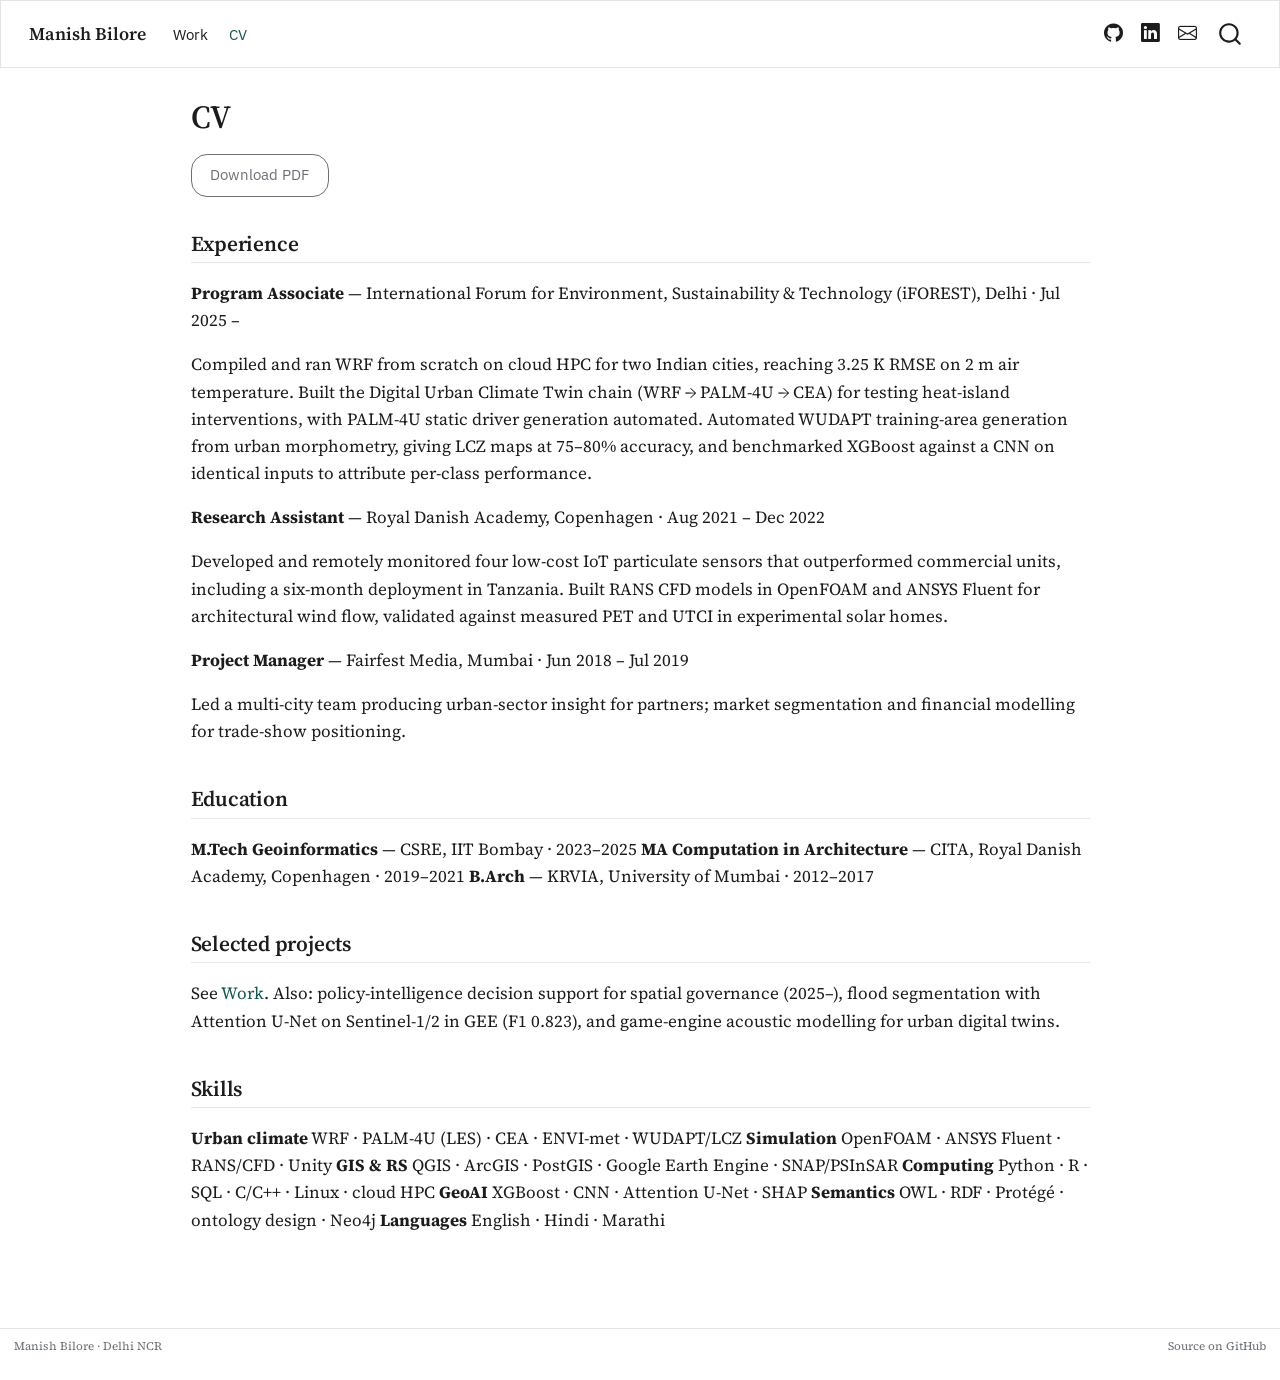
==== cv.html @ 7dd3284c "Built site for gh-pages" ====
<!DOCTYPE html>
<html xmlns="http://www.w3.org/1999/xhtml" lang="en" xml:lang="en"><head>

<meta charset="utf-8">
<meta name="generator" content="quarto-1.10.18">

<meta name="viewport" content="width=device-width, initial-scale=1.0, user-scalable=yes">


<title>CV – Manish Bilore</title>
<style>
/* Default styles provided by pandoc.
** See https://pandoc.org/MANUAL.html#variables-for-html for config info.
*/
span.smallcaps{font-variant: small-caps;}
div.columns{display: flex; gap: 1.5em;}
div.column{flex: auto;}
@media screen {
div.columns{gap: min(4vw, 1.5em);}
div.column{overflow-x: auto;}
}
div.hanging-indent{margin-left: 1.5em; text-indent: -1.5em;}
ul.task-list{list-style: none;}
ul.task-list li input[type="checkbox"] {
  width: 0.8em;
  margin: 0 0.8em 0.2em -1em; /* quarto-specific, see https://github.com/quarto-dev/quarto-cli/issues/4556 */ 
  vertical-align: middle;
}
</style>


<script src="site_libs/quarto-nav/quarto-nav.js"></script>
<script src="site_libs/quarto-nav/headroom.min.js"></script>
<script src="site_libs/clipboard/clipboard.min.js"></script>
<script src="site_libs/quarto-search/autocomplete.umd.js"></script>
<script src="site_libs/quarto-search/fuse.min.js"></script>
<script src="site_libs/quarto-search/quarto-search.js"></script>
<meta name="quarto:offset" content="./">
<script src="site_libs/quarto-html/quarto.js" type="module"></script>
<script src="site_libs/quarto-html/tabsets/tabsets.js" type="module"></script>
<script src="site_libs/quarto-html/popper.min.js"></script>
<script src="site_libs/quarto-html/tippy.umd.min.js"></script>
<link href="site_libs/quarto-html/tippy.css" rel="stylesheet">
<link href="site_libs/quarto-html/quarto-syntax-highlighting-64a204ab8560d761af7679ceaba22944.css" rel="stylesheet" id="quarto-text-highlighting-styles">
<script src="site_libs/bootstrap/bootstrap.min.js"></script>
<link href="site_libs/bootstrap/bootstrap-icons.css" rel="stylesheet">
<link href="site_libs/bootstrap/bootstrap-fdaf68e66136ffa0ee030bddfab017d3.min.css" rel="stylesheet" append-hash="true" id="quarto-bootstrap" data-mode="light">
<script id="quarto-search-options" type="application/json">{
  "location": "navbar",
  "copy-button": false,
  "collapse-after": 3,
  "panel-placement": "end",
  "type": "overlay",
  "limit": 50,
  "keyboard-shortcut": [
    "f",
    "/",
    "s"
  ],
  "show-item-context": false,
  "language": {
    "search-no-results-text": "No results",
    "search-matching-documents-text": "matching documents",
    "search-copy-link-title": "Copy link to search",
    "search-hide-matches-text": "Hide additional matches",
    "search-more-match-text": "more match in this document",
    "search-more-matches-text": "more matches in this document",
    "search-clear-button-title": "Clear",
    "search-text-placeholder": "",
    "search-detached-cancel-button-title": "Cancel",
    "search-submit-button-title": "Submit",
    "search-label": "Search"
  }
}</script>
<link rel="preconnect" href="https://fonts.googleapis.com">
<link rel="preconnect" href="https://fonts.gstatic.com" crossorigin="">
<link href="https://fonts.googleapis.com/css2?family=Source+Serif+4:opsz,wght@8..60,400;8..60,600&amp;family=IBM+Plex+Sans:wght@400;500&amp;display=swap" rel="stylesheet">


<meta property="og:title" content="CV – Manish Bilore">
<meta property="og:description" content="Urban climate modelling, remote sensing and GeoAI for Indian cities.">
<meta property="og:site_name" content="Manish Bilore">
</head>

<body class="nav-fixed fullcontent quarto-light">

<div id="quarto-search-results"></div>
  <header id="quarto-header" class="headroom fixed-top">
    <nav class="navbar navbar-expand-lg " data-bs-theme="dark">
      <div class="navbar-container container-fluid">
      <div class="navbar-brand-container mx-auto">
    <a class="navbar-brand" href="./index.html">
    <span class="navbar-title">Manish Bilore</span>
    </a>
  </div>
            <div id="quarto-search" class="" title="Search"></div>
          <button class="navbar-toggler" type="button" data-bs-toggle="collapse" data-bs-target="#navbarCollapse" aria-controls="navbarCollapse" role="menu" aria-expanded="false" aria-label="Toggle navigation" onclick="if (window.quartoToggleHeadroom) { window.quartoToggleHeadroom(); }">
  <span class="navbar-toggler-icon"></span>
</button>
          <div class="collapse navbar-collapse" id="navbarCollapse">
            <ul class="navbar-nav navbar-nav-scroll me-auto">
  <li class="nav-item">
    <a class="nav-link" href="./projects.html"> 
<span class="menu-text">Work</span></a>
  </li>  
  <li class="nav-item">
    <a class="nav-link active" href="./cv.html" aria-current="page"> 
<span class="menu-text">CV</span></a>
  </li>  
</ul>
            <ul class="navbar-nav navbar-nav-scroll ms-auto">
  <li class="nav-item compact">
    <a class="nav-link" href="https://github.com/Manish-Bilore"> <i class="bi bi-github" role="img" aria-label="GitHub">
</i> 
<span class="menu-text"></span></a>
  </li>  
  <li class="nav-item compact">
    <a class="nav-link" href="https://www.linkedin.com/in/manish-bilore/"> <i class="bi bi-linkedin" role="img" aria-label="LinkedIn">
</i> 
<span class="menu-text"></span></a>
  </li>  
  <li class="nav-item compact">
    <a class="nav-link" href="mailto:manish.bilore@gmail.com"> <i class="bi bi-envelope" role="img" aria-label="Email">
</i> 
<span class="menu-text"></span></a>
  </li>  
</ul>
          </div> <!-- /navcollapse -->
            <div class="quarto-navbar-tools">
</div>
      </div> <!-- /container-fluid -->
    </nav>
</header>
<!-- content -->
<div id="quarto-content" class="quarto-container page-columns page-rows-contents page-layout-article page-navbar">
<!-- sidebar -->
<!-- margin-sidebar -->
    
<!-- main -->
<main class="content" id="quarto-document-content">

<header id="title-block-header" class="quarto-title-block default">
<div class="quarto-title">
<h1 class="title">CV</h1>
</div>



<div class="quarto-title-meta">

    
  
    
  </div>
  


</header>


<p><a href="files/ManishBilore-CV.pdf" class="btn btn-outline-secondary">Download PDF</a></p>
<section id="experience" class="level2">
<h2 data-anchor-id="experience">Experience</h2>
<p><strong>Program Associate</strong> — International Forum for Environment, Sustainability &amp; Technology (iFOREST), Delhi · Jul 2025 –</p>
<p>Compiled and ran WRF from scratch on cloud HPC for two Indian cities, reaching 3.25 K RMSE on 2 m air temperature. Built the Digital Urban Climate Twin chain (WRF → PALM-4U → CEA) for testing heat-island interventions, with PALM-4U static driver generation automated. Automated WUDAPT training-area generation from urban morphometry, giving LCZ maps at 75–80% accuracy, and benchmarked XGBoost against a CNN on identical inputs to attribute per-class performance.</p>
<p><strong>Research Assistant</strong> — Royal Danish Academy, Copenhagen · Aug 2021 – Dec 2022</p>
<p>Developed and remotely monitored four low-cost IoT particulate sensors that outperformed commercial units, including a six-month deployment in Tanzania. Built RANS CFD models in OpenFOAM and ANSYS Fluent for architectural wind flow, validated against measured PET and UTCI in experimental solar homes.</p>
<p><strong>Project Manager</strong> — Fairfest Media, Mumbai · Jun 2018 – Jul 2019</p>
<p>Led a multi-city team producing urban-sector insight for partners; market segmentation and financial modelling for trade-show positioning.</p>
</section>
<section id="education" class="level2">
<h2 data-anchor-id="education">Education</h2>
<p><strong>M.Tech Geoinformatics</strong> — CSRE, IIT Bombay · 2023–2025 <strong>MA Computation in Architecture</strong> — CITA, Royal Danish Academy, Copenhagen · 2019–2021 <strong>B.Arch</strong> — KRVIA, University of Mumbai · 2012–2017</p>
</section>
<section id="selected-projects" class="level2">
<h2 data-anchor-id="selected-projects">Selected projects</h2>
<p>See <a href="./projects.html">Work</a>. Also: policy-intelligence decision support for spatial governance (2025–), flood segmentation with Attention U-Net on Sentinel-1/2 in GEE (F1 0.823), and game-engine acoustic modelling for urban digital twins.</p>
</section>
<section id="skills" class="level2">
<h2 data-anchor-id="skills">Skills</h2>
<p><strong>Urban climate</strong> WRF · PALM-4U (LES) · CEA · ENVI-met · WUDAPT/LCZ <strong>Simulation</strong> OpenFOAM · ANSYS Fluent · RANS/CFD · Unity <strong>GIS &amp; RS</strong> QGIS · ArcGIS · PostGIS · Google Earth Engine · SNAP/PSInSAR <strong>Computing</strong> Python · R · SQL · C/C++ · Linux · cloud HPC <strong>GeoAI</strong> XGBoost · CNN · Attention U-Net · SHAP <strong>Semantics</strong> OWL · RDF · Protégé · ontology design · Neo4j <strong>Languages</strong> English · Hindi · Marathi</p>


</section>

</main> <!-- /main -->
<script id="quarto-html-after-body" type="application/javascript">
  window.document.addEventListener("DOMContentLoaded", function (event) {
    const isCodeAnnotation = (el) => {
      for (const clz of el.classList) {
        if (clz.startsWith('code-annotation-')) {                     
          return true;
        }
      }
      return false;
    }
    const onCopySuccess = function(e) {
      // button target
      const button = e.trigger;
      // don't keep focus
      button.blur();
      // flash "checked"
      button.classList.add('code-copy-button-checked');
      var currentTitle = button.getAttribute("title");
      button.setAttribute("title", "Copied!");
      let tooltip;
      if (window.bootstrap) {
        button.setAttribute("data-bs-toggle", "tooltip");
        button.setAttribute("data-bs-placement", "left");
        button.setAttribute("data-bs-title", "Copied!");
        tooltip = new bootstrap.Tooltip(button, 
          { trigger: "manual", 
            customClass: "code-copy-button-tooltip",
            offset: [0, -8]});
        tooltip.show();    
      }
      setTimeout(function() {
        if (tooltip) {
          tooltip.hide();
          button.removeAttribute("data-bs-title");
          button.removeAttribute("data-bs-toggle");
          button.removeAttribute("data-bs-placement");
        }
        button.setAttribute("title", currentTitle);
        button.classList.remove('code-copy-button-checked');
      }, 1000);
      // clear code selection
      e.clearSelection();
    }
    const getTextToCopy = function(trigger) {
      const outerScaffold = trigger.parentElement.cloneNode(true);
      const codeEl = outerScaffold.querySelector('code');
      for (const childEl of codeEl.children) {
        if (isCodeAnnotation(childEl)) {
          childEl.remove();
        }
      }
      return codeEl.innerText;
    }
    const clipboard = new window.ClipboardJS('.code-copy-button:not([data-in-quarto-modal])', {
      text: getTextToCopy
    });
    clipboard.on('success', onCopySuccess);
    if (window.document.getElementById('quarto-embedded-source-code-modal')) {
      const clipboardModal = new window.ClipboardJS('.code-copy-button[data-in-quarto-modal]', {
        text: getTextToCopy,
        container: window.document.getElementById('quarto-embedded-source-code-modal')
      });
      clipboardModal.on('success', onCopySuccess);
    }
      var localhostRegex = new RegExp(/^(?:http|https):\/\/localhost\:?[0-9]*\//);
      var mailtoRegex = new RegExp(/^mailto:/);
        var filterRegex = new RegExp("https:\/\/manish-bilore\.github\.io");
      var isInternal = (href) => {
          return filterRegex.test(href) || localhostRegex.test(href) || mailtoRegex.test(href);
      }
      // Inspect non-navigation links and adorn them if external
     var links = window.document.querySelectorAll('a[href]:not(.nav-link):not(.navbar-brand):not(.toc-action):not(.sidebar-link):not(.sidebar-item-toggle):not(.pagination-link):not(.no-external):not([aria-hidden]):not(.dropdown-item):not(.quarto-navigation-tool):not(.about-link)');
      for (var i=0; i<links.length; i++) {
        const link = links[i];
        if (!isInternal(link.href)) {
          // undo the damage that might have been done by quarto-nav.js in the case of
          // links that we want to consider external
          if (link.dataset.originalHref !== undefined) {
            link.href = link.dataset.originalHref;
          }
            // target, if specified
            link.setAttribute("target", "_blank");
            if (link.getAttribute("rel") === null) {
              link.setAttribute("rel", "noopener");
            }
        }
      }
    function tippyHover(el, contentFn, onTriggerFn, onUntriggerFn) {
      const config = {
        allowHTML: true,
        maxWidth: 500,
        delay: 100,
        arrow: false,
        appendTo: function(el) {
            return el.parentElement;
        },
        interactive: true,
        interactiveBorder: 10,
        theme: 'quarto',
        placement: 'bottom-start',
      };
      if (contentFn) {
        config.content = contentFn;
      }
      if (onTriggerFn) {
        config.onTrigger = onTriggerFn;
      }
      if (onUntriggerFn) {
        config.onUntrigger = onUntriggerFn;
      }
      window.tippy(el, config); 
    }
    const noterefs = window.document.querySelectorAll('a[role="doc-noteref"]');
    for (var i=0; i<noterefs.length; i++) {
      const ref = noterefs[i];
      tippyHover(ref, function() {
        // use id or data attribute instead here
        let href = ref.getAttribute('data-footnote-href') || ref.getAttribute('href');
        try { href = new URL(href).hash; } catch {}
        const id = href.replace(/^#\/?/, "");
        const note = window.document.getElementById(id);
        if (note) {
          return note.innerHTML;
        } else {
          return "";
        }
      });
    }
    const xrefs = window.document.querySelectorAll('a.quarto-xref');
    const processXRef = (id, note) => {
      // Strip column container classes
      const stripColumnClz = (el) => {
        el.classList.remove("page-full", "page-columns");
        if (el.children) {
          for (const child of el.children) {
            stripColumnClz(child);
          }
        }
      }
      stripColumnClz(note)
      if (id === null || id.startsWith('sec-')) {
        // Special case sections, only their first couple elements
        const container = document.createElement("div");
        if (note.children && note.children.length > 2) {
          container.appendChild(note.children[0].cloneNode(true));
          for (let i = 1; i < note.children.length; i++) {
            const child = note.children[i];
            if (child.tagName === "P" && child.innerText === "") {
              continue;
            } else {
              container.appendChild(child.cloneNode(true));
              break;
            }
          }
          if (window.Quarto?.typesetMath) {
            window.Quarto.typesetMath(container);
          }
          return container.innerHTML
        } else {
          if (window.Quarto?.typesetMath) {
            window.Quarto.typesetMath(note);
          }
          return note.innerHTML;
        }
      } else {
        // Remove any anchor links if they are present
        const anchorLink = note.querySelector('a.anchorjs-link');
        if (anchorLink) {
          anchorLink.remove();
        }
        if (window.Quarto?.typesetMath) {
          window.Quarto.typesetMath(note);
        }
        if (note.classList.contains("callout")) {
          return note.outerHTML;
        } else {
          return note.innerHTML;
        }
      }
    }
    for (var i=0; i<xrefs.length; i++) {
      const xref = xrefs[i];
      tippyHover(xref, undefined, function(instance) {
        instance.disable();
        let url = xref.getAttribute('href');
        let hash = undefined; 
        if (url.startsWith('#')) {
          hash = url;
        } else {
          try { hash = new URL(url).hash; } catch {}
        }
        if (hash) {
          const id = hash.replace(/^#\/?/, "");
          const note = window.document.getElementById(id);
          if (note !== null) {
            try {
              const html = processXRef(id, note.cloneNode(true));
              instance.setContent(html);
            } finally {
              instance.enable();
              instance.show();
            }
          } else {
            // See if we can fetch this
            fetch(url.split('#')[0])
            .then(res => res.text())
            .then(html => {
              const parser = new DOMParser();
              const htmlDoc = parser.parseFromString(html, "text/html");
              const note = htmlDoc.getElementById(id);
              if (note !== null) {
                const html = processXRef(id, note);
                instance.setContent(html);
              } 
            }).finally(() => {
              instance.enable();
              instance.show();
            });
          }
        } else {
          // See if we can fetch a full url (with no hash to target)
          // This is a special case and we should probably do some content thinning / targeting
          fetch(url)
          .then(res => res.text())
          .then(html => {
            const parser = new DOMParser();
            const htmlDoc = parser.parseFromString(html, "text/html");
            const note = htmlDoc.querySelector('main.content');
            if (note !== null) {
              // This should only happen for chapter cross references
              // (since there is no id in the URL)
              // remove the first header
              if (note.children.length > 0 && note.children[0].tagName === "HEADER") {
                note.children[0].remove();
              }
              const html = processXRef(null, note);
              instance.setContent(html);
            } 
          }).finally(() => {
            instance.enable();
            instance.show();
          });
        }
      }, function(instance) {
      });
    }
        let selectedAnnoteEl;
        const selectorForAnnotation = ( cell, annotation) => {
          let cellAttr = 'data-code-cell="' + cell + '"';
          let lineAttr = 'data-code-annotation="' +  annotation + '"';
          const selector = 'span[' + cellAttr + '][' + lineAttr + ']';
          return selector;
        }
        const selectCodeLines = (annoteEl) => {
          const doc = window.document;
          const targetCell = annoteEl.getAttribute("data-target-cell");
          const targetAnnotation = annoteEl.getAttribute("data-target-annotation");
          const annoteSpan = window.document.querySelector(selectorForAnnotation(targetCell, targetAnnotation));
          const lines = annoteSpan.getAttribute("data-code-lines").split(",");
          const lineIds = lines.map((line) => {
            return targetCell + "-" + line;
          })
          let top = null;
          let height = null;
          let parent = null;
          if (lineIds.length > 0) {
              //compute the position of the single el (top and bottom and make a div)
              const el = window.document.getElementById(lineIds[0]);
              top = el.offsetTop;
              height = el.offsetHeight;
              parent = el.parentElement.parentElement;
            if (lineIds.length > 1) {
              const lastEl = window.document.getElementById(lineIds[lineIds.length - 1]);
              const bottom = lastEl.offsetTop + lastEl.offsetHeight;
              height = bottom - top;
            }
            if (top !== null && height !== null && parent !== null) {
              // cook up a div (if necessary) and position it 
              let div = window.document.getElementById("code-annotation-line-highlight");
              if (div === null) {
                div = window.document.createElement("div");
                div.setAttribute("id", "code-annotation-line-highlight");
                div.style.position = 'absolute';
                parent.appendChild(div);
              }
              div.style.top = top - 2 + "px";
              div.style.height = height + 4 + "px";
              div.style.left = 0;
              let gutterDiv = window.document.getElementById("code-annotation-line-highlight-gutter");
              if (gutterDiv === null) {
                gutterDiv = window.document.createElement("div");
                gutterDiv.setAttribute("id", "code-annotation-line-highlight-gutter");
                gutterDiv.style.position = 'absolute';
                const codeCell = window.document.getElementById(targetCell);
                const gutter = codeCell.querySelector('.code-annotation-gutter');
                gutter.appendChild(gutterDiv);
              }
              gutterDiv.style.top = top - 2 + "px";
              gutterDiv.style.height = height + 4 + "px";
            }
            selectedAnnoteEl = annoteEl;
          }
        };
        const unselectCodeLines = () => {
          const elementsIds = ["code-annotation-line-highlight", "code-annotation-line-highlight-gutter"];
          elementsIds.forEach((elId) => {
            const div = window.document.getElementById(elId);
            if (div) {
              div.remove();
            }
          });
          selectedAnnoteEl = undefined;
        };
          // Handle positioning of the toggle
      window.addEventListener(
        "resize",
        throttle(() => {
          elRect = undefined;
          if (selectedAnnoteEl) {
            selectCodeLines(selectedAnnoteEl);
          }
        }, 10)
      );
      function throttle(fn, ms) {
      let throttle = false;
      let timer;
        return (...args) => {
          if(!throttle) { // first call gets through
              fn.apply(this, args);
              throttle = true;
          } else { // all the others get throttled
              if(timer) clearTimeout(timer); // cancel #2
              timer = setTimeout(() => {
                fn.apply(this, args);
                timer = throttle = false;
              }, ms);
          }
        };
      }
        // Attach click handler to the DT
        const annoteDls = window.document.querySelectorAll('dt[data-target-cell]');
        for (const annoteDlNode of annoteDls) {
          annoteDlNode.addEventListener('click', (event) => {
            const clickedEl = event.target;
            if (clickedEl !== selectedAnnoteEl) {
              unselectCodeLines();
              const activeEl = window.document.querySelector('dt[data-target-cell].code-annotation-active');
              if (activeEl) {
                activeEl.classList.remove('code-annotation-active');
              }
              selectCodeLines(clickedEl);
              clickedEl.classList.add('code-annotation-active');
            } else {
              // Unselect the line
              unselectCodeLines();
              clickedEl.classList.remove('code-annotation-active');
            }
          });
        }
    const findCites = (el) => {
      const parentEl = el.parentElement;
      if (parentEl) {
        const cites = parentEl.dataset.cites;
        if (cites) {
          return {
            el,
            cites: cites.split(' ')
          };
        } else {
          return findCites(el.parentElement)
        }
      } else {
        return undefined;
      }
    };
    var bibliorefs = window.document.querySelectorAll('a[role="doc-biblioref"]');
    for (var i=0; i<bibliorefs.length; i++) {
      const ref = bibliorefs[i];
      const citeInfo = findCites(ref);
      if (citeInfo) {
        tippyHover(citeInfo.el, function() {
          var popup = window.document.createElement('div');
          citeInfo.cites.forEach(function(cite) {
            var citeDiv = window.document.createElement('div');
            citeDiv.classList.add('hanging-indent');
            citeDiv.classList.add('csl-entry');
            var biblioDiv = window.document.getElementById('ref-' + cite);
            if (biblioDiv) {
              citeDiv.innerHTML = biblioDiv.innerHTML;
            }
            popup.appendChild(citeDiv);
          });
          return popup.innerHTML;
        });
      }
    }
  });
  </script>
</div> <!-- /content -->
<footer class="footer">
  <div class="nav-footer">
    <div class="nav-footer-left">
<p>Manish Bilore · Delhi NCR</p>
</div>   
    <div class="nav-footer-center">
      &nbsp;
    </div>
    <div class="nav-footer-right">
<p>Source on <a href="https://github.com/Manish-Bilore/Manish-Bilore.github.io">GitHub</a></p>
</div>
  </div>
</footer>




</body></html>
---- site_libs/quarto-html/tippy.css ----
.tippy-box[data-animation=fade][data-state=hidden]{opacity:0}[data-tippy-root]{max-width:calc(100vw - 10px)}.tippy-box{position:relative;background-color:#333;color:#fff;border-radius:4px;font-size:14px;line-height:1.4;white-space:normal;outline:0;transition-property:transform,visibility,opacity}.tippy-box[data-placement^=top]>.tippy-arrow{bottom:0}.tippy-box[data-placement^=top]>.tippy-arrow:before{bottom:-7px;left:0;border-width:8px 8px 0;border-top-color:initial;transform-origin:center top}.tippy-box[data-placement^=bottom]>.tippy-arrow{top:0}.tippy-box[data-placement^=bottom]>.tippy-arrow:before{top:-7px;left:0;border-width:0 8px 8px;border-bottom-color:initial;transform-origin:center bottom}.tippy-box[data-placement^=left]>.tippy-arrow{right:0}.tippy-box[data-placement^=left]>.tippy-arrow:before{border-width:8px 0 8px 8px;border-left-color:initial;right:-7px;transform-origin:center left}.tippy-box[data-placement^=right]>.tippy-arrow{left:0}.tippy-box[data-placement^=right]>.tippy-arrow:before{left:-7px;border-width:8px 8px 8px 0;border-right-color:initial;transform-origin:center right}.tippy-box[data-inertia][data-state=visible]{transition-timing-function:cubic-bezier(.54,1.5,.38,1.11)}.tippy-arrow{width:16px;height:16px;color:#333}.tippy-arrow:before{content:"";position:absolute;border-color:transparent;border-style:solid}.tippy-content{position:relative;padding:5px 9px;z-index:1}
---- site_libs/quarto-html/quarto-syntax-highlighting-64a204ab8560d761af7679ceaba22944.css ----
/* quarto syntax highlight colors */
:root {
  --quarto-hl-ot-color: #003B4F;
  --quarto-hl-at-color: #657422;
  --quarto-hl-ss-color: #20794D;
  --quarto-hl-an-color: #5E5E5E;
  --quarto-hl-fu-color: #4758AB;
  --quarto-hl-st-color: #20794D;
  --quarto-hl-cf-color: #003B4F;
  --quarto-hl-op-color: #5E5E5E;
  --quarto-hl-er-color: #AD0000;
  --quarto-hl-bn-color: #AD0000;
  --quarto-hl-al-color: #AD0000;
  --quarto-hl-va-color: #111111;
  --quarto-hl-bu-color: inherit;
  --quarto-hl-ex-color: inherit;
  --quarto-hl-pp-color: #AD0000;
  --quarto-hl-in-color: #5E5E5E;
  --quarto-hl-vs-color: #20794D;
  --quarto-hl-wa-color: #5E5E5E;
  --quarto-hl-do-color: #5E5E5E;
  --quarto-hl-im-color: #00769E;
  --quarto-hl-ch-color: #20794D;
  --quarto-hl-dt-color: #AD0000;
  --quarto-hl-fl-color: #AD0000;
  --quarto-hl-co-color: #5E5E5E;
  --quarto-hl-cv-color: #5E5E5E;
  --quarto-hl-cn-color: #8f5902;
  --quarto-hl-sc-color: #5E5E5E;
  --quarto-hl-dv-color: #AD0000;
  --quarto-hl-kw-color: #003B4F;
}

/* other quarto variables */
:root {
  --quarto-font-monospace: SFMono-Regular, Menlo, Monaco, Consolas, "Liberation Mono", "Courier New", monospace;
}

/* syntax highlight based on Pandoc's rules */
pre > code.sourceCode > span {
  color: #003B4F;
}

code.sourceCode > span {
  color: #003B4F;
}

div.sourceCode,
div.sourceCode pre.sourceCode {
  color: #003B4F;
}

/* Normal */
code span {
  color: #003B4F;
}

/* Alert */
code span.al {
  color: #AD0000;
  font-style: inherit;
}

/* Annotation */
code span.an {
  color: #5E5E5E;
  font-style: inherit;
}

/* Attribute */
code span.at {
  color: #657422;
  font-style: inherit;
}

/* BaseN */
code span.bn {
  color: #AD0000;
  font-style: inherit;
}

/* BuiltIn */
code span.bu {
  font-style: inherit;
}

/* ControlFlow */
code span.cf {
  color: #003B4F;
  font-weight: bold;
  font-style: inherit;
}

/* Char */
code span.ch {
  color: #20794D;
  font-style: inherit;
}

/* Constant */
code span.cn {
  color: #8f5902;
  font-style: inherit;
}

/* Comment */
code span.co {
  color: #5E5E5E;
  font-style: inherit;
}

/* CommentVar */
code span.cv {
  color: #5E5E5E;
  font-style: italic;
}

/* Documentation */
code span.do {
  color: #5E5E5E;
  font-style: italic;
}

/* DataType */
code span.dt {
  color: #AD0000;
  font-style: inherit;
}

/* DecVal */
code span.dv {
  color: #AD0000;
  font-style: inherit;
}

/* Error */
code span.er {
  color: #AD0000;
  font-style: inherit;
}

/* Extension */
code span.ex {
  font-style: inherit;
}

/* Float */
code span.fl {
  color: #AD0000;
  font-style: inherit;
}

/* Function */
code span.fu {
  color: #4758AB;
  font-style: inherit;
}

/* Import */
code span.im {
  color: #00769E;
  font-style: inherit;
}

/* Information */
code span.in {
  color: #5E5E5E;
  font-style: inherit;
}

/* Keyword */
code span.kw {
  color: #003B4F;
  font-weight: bold;
  font-style: inherit;
}

/* Operator */
code span.op {
  color: #5E5E5E;
  font-style: inherit;
}

/* Other */
code span.ot {
  color: #003B4F;
  font-style: inherit;
}

/* Preprocessor */
code span.pp {
  color: #AD0000;
  font-style: inherit;
}

/* SpecialChar */
code span.sc {
  color: #5E5E5E;
  font-style: inherit;
}

/* SpecialString */
code span.ss {
  color: #20794D;
  font-style: inherit;
}

/* String */
code span.st {
  color: #20794D;
  font-style: inherit;
}

/* Variable */
code span.va {
  color: #111111;
  font-style: inherit;
}

/* VerbatimString */
code span.vs {
  color: #20794D;
  font-style: inherit;
}

/* Warning */
code span.wa {
  color: #5E5E5E;
  font-style: italic;
}

.prevent-inlining {
  content: "</";
}

/*# sourceMappingURL=9d8d5bb603a83b8298b89080a598c93b.css.map */
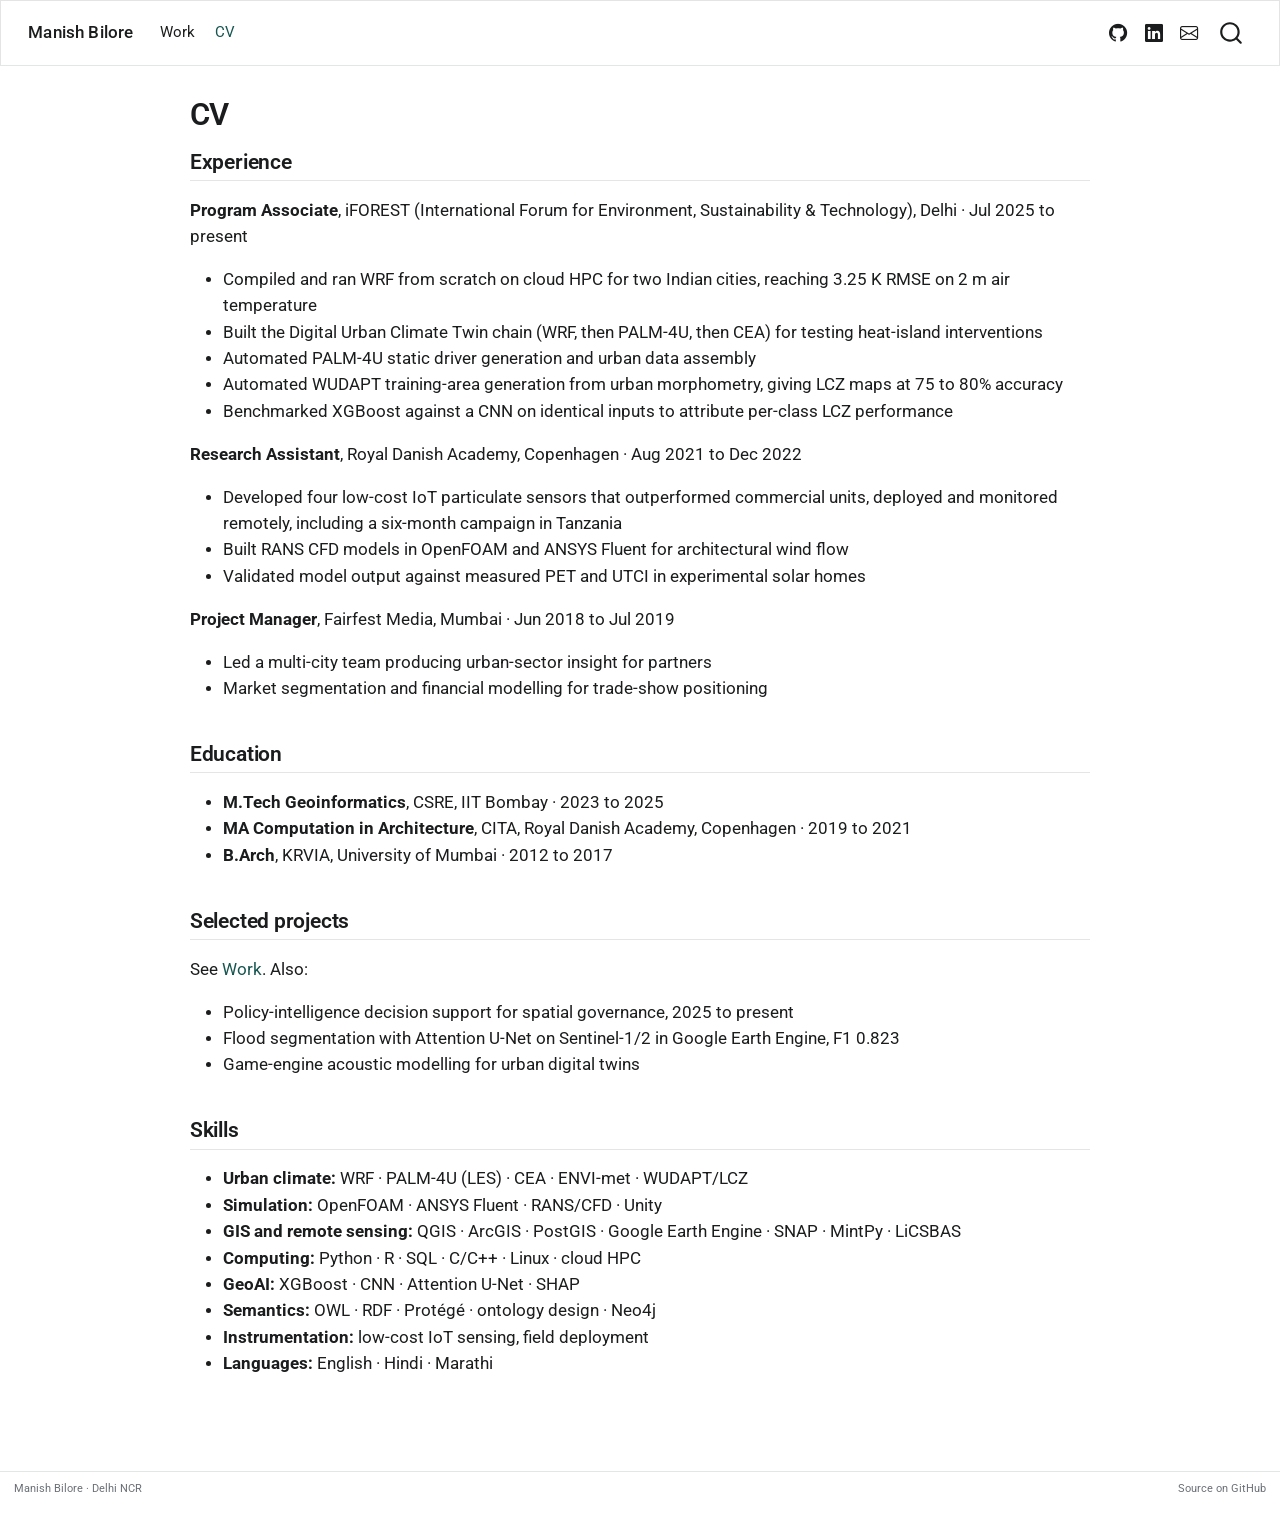
==== commit 75ac6b7b: "Built site for gh-pages" ====
--- a/cv.html
+++ b/cv.html
@@ -44,7 +44,7 @@
 <link href="site_libs/quarto-html/quarto-syntax-highlighting-64a204ab8560d761af7679ceaba22944.css" rel="stylesheet" id="quarto-text-highlighting-styles">
 <script src="site_libs/bootstrap/bootstrap.min.js"></script>
 <link href="site_libs/bootstrap/bootstrap-icons.css" rel="stylesheet">
-<link href="site_libs/bootstrap/bootstrap-fdaf68e66136ffa0ee030bddfab017d3.min.css" rel="stylesheet" append-hash="true" id="quarto-bootstrap" data-mode="light">
+<link href="site_libs/bootstrap/bootstrap-192fe3b32bc31598efc1b162523b931c.min.css" rel="stylesheet" append-hash="true" id="quarto-bootstrap" data-mode="light">
 <script id="quarto-search-options" type="application/json">{
   "location": "navbar",
   "copy-button": false,
@@ -74,7 +74,7 @@
 }</script>
 <link rel="preconnect" href="https://fonts.googleapis.com">
 <link rel="preconnect" href="https://fonts.gstatic.com" crossorigin="">
-<link href="https://fonts.googleapis.com/css2?family=Source+Serif+4:opsz,wght@8..60,400;8..60,600&amp;family=IBM+Plex+Sans:wght@400;500&amp;display=swap" rel="stylesheet">
+<link href="https://fonts.googleapis.com/css2?family=Roboto:wght@300;400;500;700&amp;display=swap" rel="stylesheet">
 
 
 <meta property="og:title" content="CV – Manish Bilore">
@@ -115,7 +115,7 @@
 <span class="menu-text"></span></a>
   </li>  
   <li class="nav-item compact">
-    <a class="nav-link" href="https://www.linkedin.com/in/manish-bilore/"> <i class="bi bi-linkedin" role="img" aria-label="LinkedIn">
+    <a class="nav-link" href="https://www.linkedin.com/in/manish-b-44212084/"> <i class="bi bi-linkedin" role="img" aria-label="LinkedIn">
 </i> 
 <span class="menu-text"></span></a>
   </li>  
@@ -158,27 +158,57 @@
 </header>
 
 
-<p><a href="files/ManishBilore-CV.pdf" class="btn btn-outline-secondary">Download PDF</a></p>
 <section id="experience" class="level2">
 <h2 data-anchor-id="experience">Experience</h2>
-<p><strong>Program Associate</strong> — International Forum for Environment, Sustainability &amp; Technology (iFOREST), Delhi · Jul 2025 –</p>
-<p>Compiled and ran WRF from scratch on cloud HPC for two Indian cities, reaching 3.25 K RMSE on 2 m air temperature. Built the Digital Urban Climate Twin chain (WRF → PALM-4U → CEA) for testing heat-island interventions, with PALM-4U static driver generation automated. Automated WUDAPT training-area generation from urban morphometry, giving LCZ maps at 75–80% accuracy, and benchmarked XGBoost against a CNN on identical inputs to attribute per-class performance.</p>
-<p><strong>Research Assistant</strong> — Royal Danish Academy, Copenhagen · Aug 2021 – Dec 2022</p>
-<p>Developed and remotely monitored four low-cost IoT particulate sensors that outperformed commercial units, including a six-month deployment in Tanzania. Built RANS CFD models in OpenFOAM and ANSYS Fluent for architectural wind flow, validated against measured PET and UTCI in experimental solar homes.</p>
-<p><strong>Project Manager</strong> — Fairfest Media, Mumbai · Jun 2018 – Jul 2019</p>
-<p>Led a multi-city team producing urban-sector insight for partners; market segmentation and financial modelling for trade-show positioning.</p>
+<p><strong>Program Associate</strong>, iFOREST (International Forum for Environment, Sustainability &amp; Technology), Delhi · Jul 2025 to present</p>
+<ul>
+<li>Compiled and ran WRF from scratch on cloud HPC for two Indian cities, reaching 3.25 K RMSE on 2 m air temperature</li>
+<li>Built the Digital Urban Climate Twin chain (WRF, then PALM-4U, then CEA) for testing heat-island interventions</li>
+<li>Automated PALM-4U static driver generation and urban data assembly</li>
+<li>Automated WUDAPT training-area generation from urban morphometry, giving LCZ maps at 75 to 80% accuracy</li>
+<li>Benchmarked XGBoost against a CNN on identical inputs to attribute per-class LCZ performance</li>
+</ul>
+<p><strong>Research Assistant</strong>, Royal Danish Academy, Copenhagen · Aug 2021 to Dec 2022</p>
+<ul>
+<li>Developed four low-cost IoT particulate sensors that outperformed commercial units, deployed and monitored remotely, including a six-month campaign in Tanzania</li>
+<li>Built RANS CFD models in OpenFOAM and ANSYS Fluent for architectural wind flow</li>
+<li>Validated model output against measured PET and UTCI in experimental solar homes</li>
+</ul>
+<p><strong>Project Manager</strong>, Fairfest Media, Mumbai · Jun 2018 to Jul 2019</p>
+<ul>
+<li>Led a multi-city team producing urban-sector insight for partners</li>
+<li>Market segmentation and financial modelling for trade-show positioning</li>
+</ul>
 </section>
 <section id="education" class="level2">
 <h2 data-anchor-id="education">Education</h2>
-<p><strong>M.Tech Geoinformatics</strong> — CSRE, IIT Bombay · 2023–2025 <strong>MA Computation in Architecture</strong> — CITA, Royal Danish Academy, Copenhagen · 2019–2021 <strong>B.Arch</strong> — KRVIA, University of Mumbai · 2012–2017</p>
+<ul>
+<li><strong>M.Tech Geoinformatics</strong>, CSRE, IIT Bombay · 2023 to 2025</li>
+<li><strong>MA Computation in Architecture</strong>, CITA, Royal Danish Academy, Copenhagen · 2019 to 2021</li>
+<li><strong>B.Arch</strong>, KRVIA, University of Mumbai · 2012 to 2017</li>
+</ul>
 </section>
 <section id="selected-projects" class="level2">
 <h2 data-anchor-id="selected-projects">Selected projects</h2>
-<p>See <a href="./projects.html">Work</a>. Also: policy-intelligence decision support for spatial governance (2025–), flood segmentation with Attention U-Net on Sentinel-1/2 in GEE (F1 0.823), and game-engine acoustic modelling for urban digital twins.</p>
+<p>See <a href="./projects.html">Work</a>. Also:</p>
+<ul>
+<li>Policy-intelligence decision support for spatial governance, 2025 to present</li>
+<li>Flood segmentation with Attention U-Net on Sentinel-1/2 in Google Earth Engine, F1 0.823</li>
+<li>Game-engine acoustic modelling for urban digital twins</li>
+</ul>
 </section>
 <section id="skills" class="level2">
 <h2 data-anchor-id="skills">Skills</h2>
-<p><strong>Urban climate</strong> WRF · PALM-4U (LES) · CEA · ENVI-met · WUDAPT/LCZ <strong>Simulation</strong> OpenFOAM · ANSYS Fluent · RANS/CFD · Unity <strong>GIS &amp; RS</strong> QGIS · ArcGIS · PostGIS · Google Earth Engine · SNAP/PSInSAR <strong>Computing</strong> Python · R · SQL · C/C++ · Linux · cloud HPC <strong>GeoAI</strong> XGBoost · CNN · Attention U-Net · SHAP <strong>Semantics</strong> OWL · RDF · Protégé · ontology design · Neo4j <strong>Languages</strong> English · Hindi · Marathi</p>
+<ul>
+<li><strong>Urban climate:</strong> WRF · PALM-4U (LES) · CEA · ENVI-met · WUDAPT/LCZ</li>
+<li><strong>Simulation:</strong> OpenFOAM · ANSYS Fluent · RANS/CFD · Unity</li>
+<li><strong>GIS and remote sensing:</strong> QGIS · ArcGIS · PostGIS · Google Earth Engine · SNAP · MintPy · LiCSBAS</li>
+<li><strong>Computing:</strong> Python · R · SQL · C/C++ · Linux · cloud HPC</li>
+<li><strong>GeoAI:</strong> XGBoost · CNN · Attention U-Net · SHAP</li>
+<li><strong>Semantics:</strong> OWL · RDF · Protégé · ontology design · Neo4j</li>
+<li><strong>Instrumentation:</strong> low-cost IoT sensing, field deployment</li>
+<li><strong>Languages:</strong> English · Hindi · Marathi</li>
+</ul>
 
 
 </section>
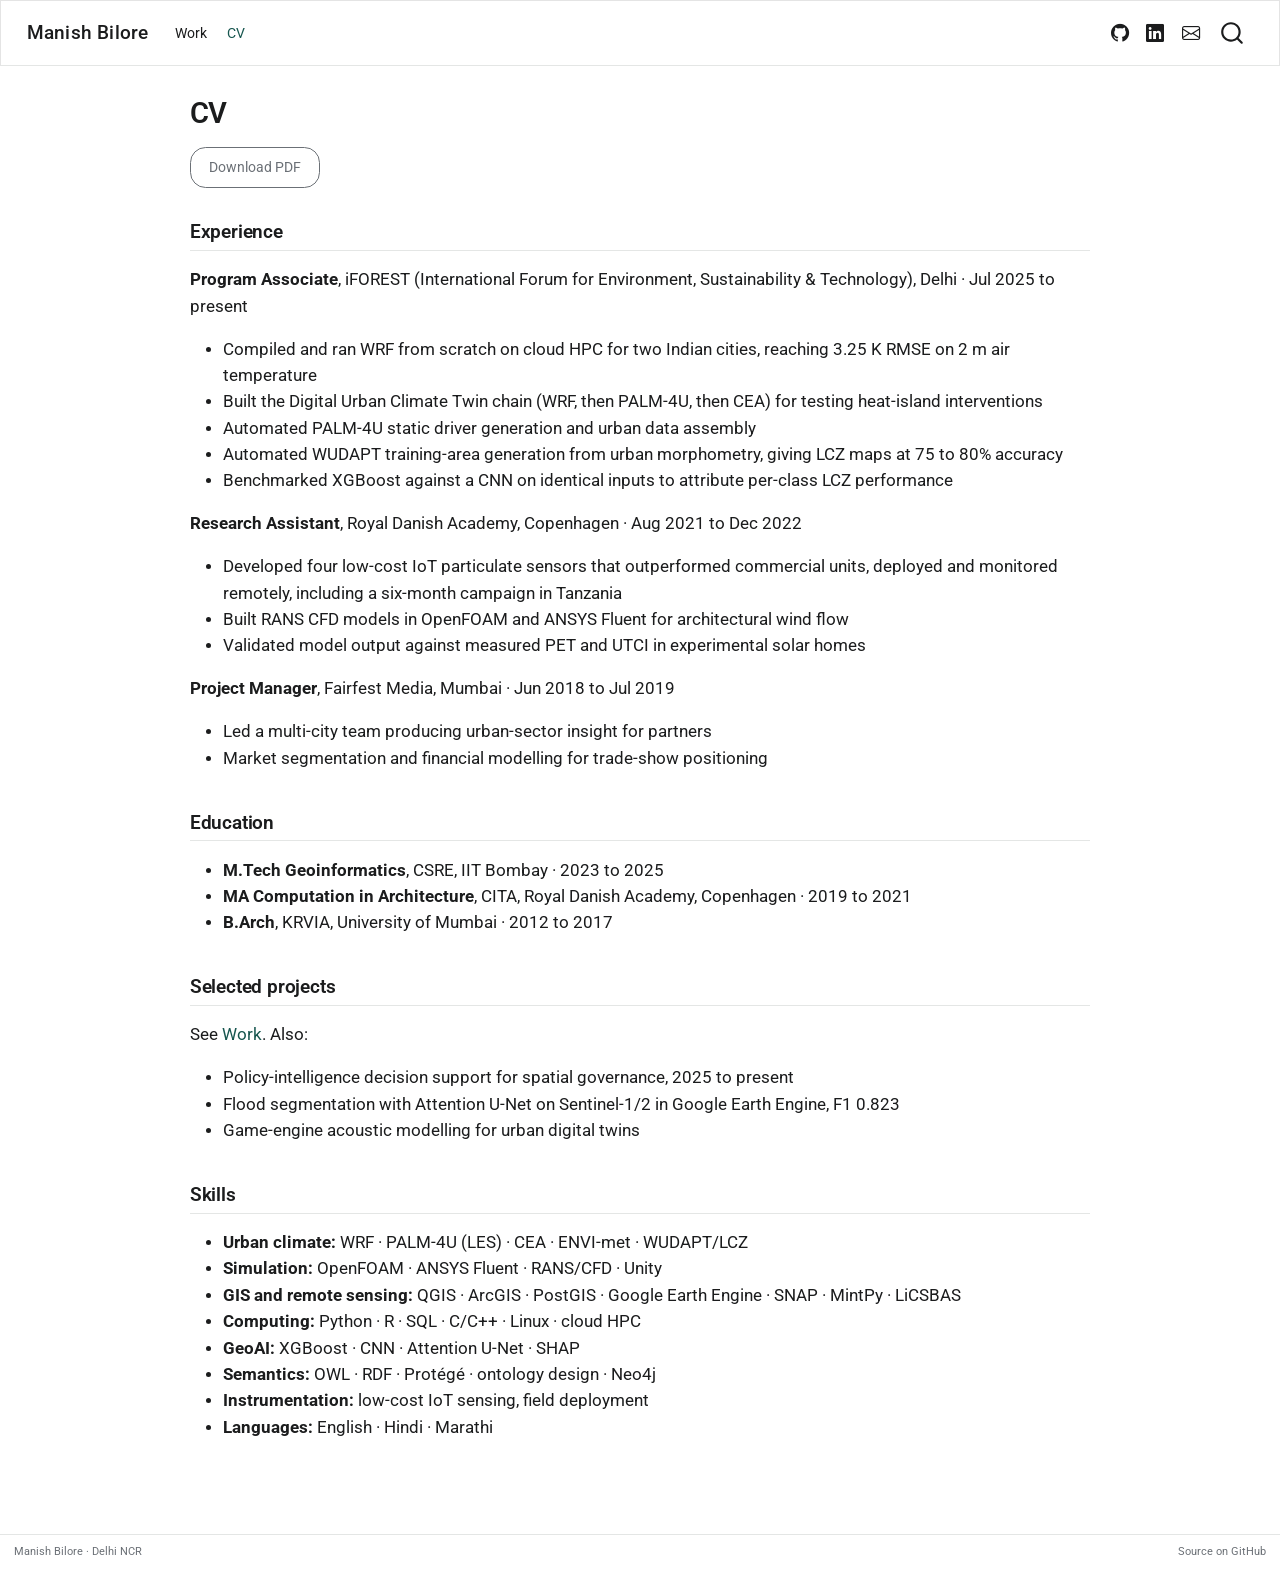
==== commit fab67637: "Built site for gh-pages" ====
--- a/cv.html
+++ b/cv.html
@@ -44,7 +44,7 @@
 <link href="site_libs/quarto-html/quarto-syntax-highlighting-64a204ab8560d761af7679ceaba22944.css" rel="stylesheet" id="quarto-text-highlighting-styles">
 <script src="site_libs/bootstrap/bootstrap.min.js"></script>
 <link href="site_libs/bootstrap/bootstrap-icons.css" rel="stylesheet">
-<link href="site_libs/bootstrap/bootstrap-192fe3b32bc31598efc1b162523b931c.min.css" rel="stylesheet" append-hash="true" id="quarto-bootstrap" data-mode="light">
+<link href="site_libs/bootstrap/bootstrap-40d1152120ac1d34b47fa4925d98fbb4.min.css" rel="stylesheet" append-hash="true" id="quarto-bootstrap" data-mode="light">
 <script id="quarto-search-options" type="application/json">{
   "location": "navbar",
   "copy-button": false,
@@ -158,6 +158,7 @@
 </header>
 
 
+<p><a href="files/ManishBilore-CV.pdf" class="btn btn-outline-secondary">Download PDF</a></p>
 <section id="experience" class="level2">
 <h2 data-anchor-id="experience">Experience</h2>
 <p><strong>Program Associate</strong>, iFOREST (International Forum for Environment, Sustainability &amp; Technology), Delhi · Jul 2025 to present</p>
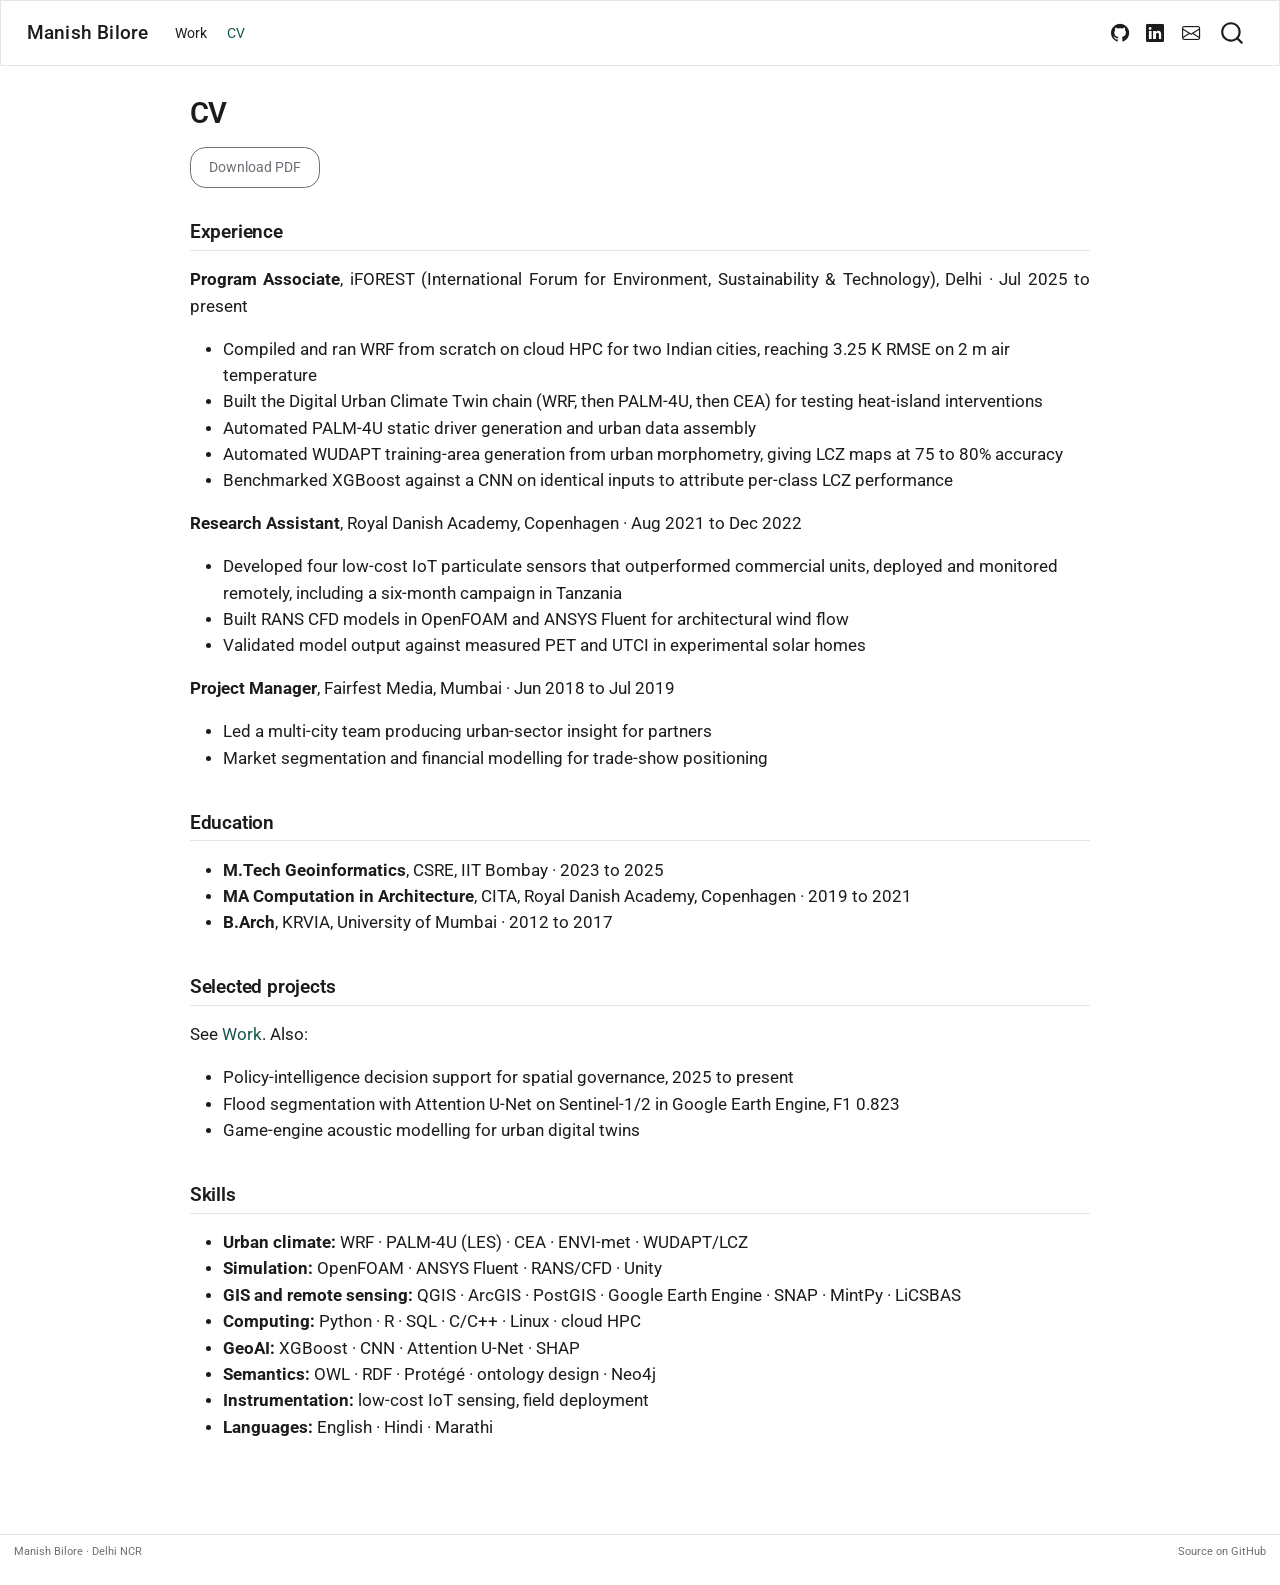
==== commit 62ff717e: "Built site for gh-pages" ====
--- a/cv.html
+++ b/cv.html
@@ -44,7 +44,7 @@
 <link href="site_libs/quarto-html/quarto-syntax-highlighting-64a204ab8560d761af7679ceaba22944.css" rel="stylesheet" id="quarto-text-highlighting-styles">
 <script src="site_libs/bootstrap/bootstrap.min.js"></script>
 <link href="site_libs/bootstrap/bootstrap-icons.css" rel="stylesheet">
-<link href="site_libs/bootstrap/bootstrap-40d1152120ac1d34b47fa4925d98fbb4.min.css" rel="stylesheet" append-hash="true" id="quarto-bootstrap" data-mode="light">
+<link href="site_libs/bootstrap/bootstrap-bba51edc4b7d8ce3fd2e67fb47f356ec.min.css" rel="stylesheet" append-hash="true" id="quarto-bootstrap" data-mode="light">
 <script id="quarto-search-options" type="application/json">{
   "location": "navbar",
   "copy-button": false,
